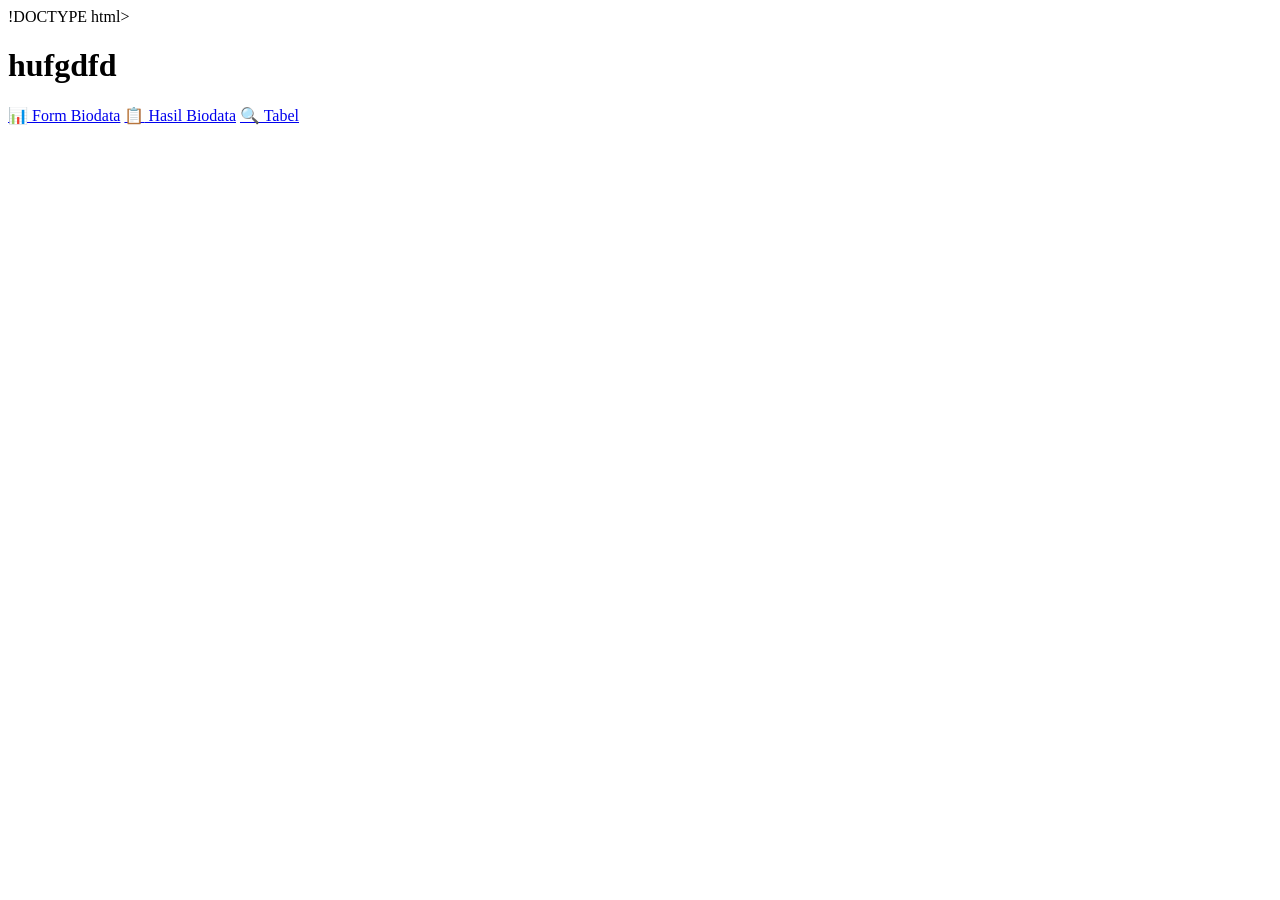
==== index.html @ 9a6755f5 "profilhihiiihhvuvgggggghbbbbbb" ====
!DOCTYPE html>
<html lang="en">
<head>
    <meta charset="UTF-8">
    <meta name="viewport" content="width=device-width, initial-scale=1.0">
    <title>Document</title>
</head>
<body>
    </div>
<h1>hufgdfd</h1>
<!-- Daftar Tombol Menu -->
<div class="menu-list">
    <!-- Ganti tanda # dengan link file html atau link tujuan Bapak -->
    <a href="fom _biodata.html" class="menu-item"><span>📊</span> Form Biodata</a>
    <a href="hasil_biodata.html" class="menu-item"><span>📋</span> Hasil Biodata</a>
    <a href="table.html" class="menu-item"><span>🔍</span> Tabel</a>

</div>
</body>
</html>
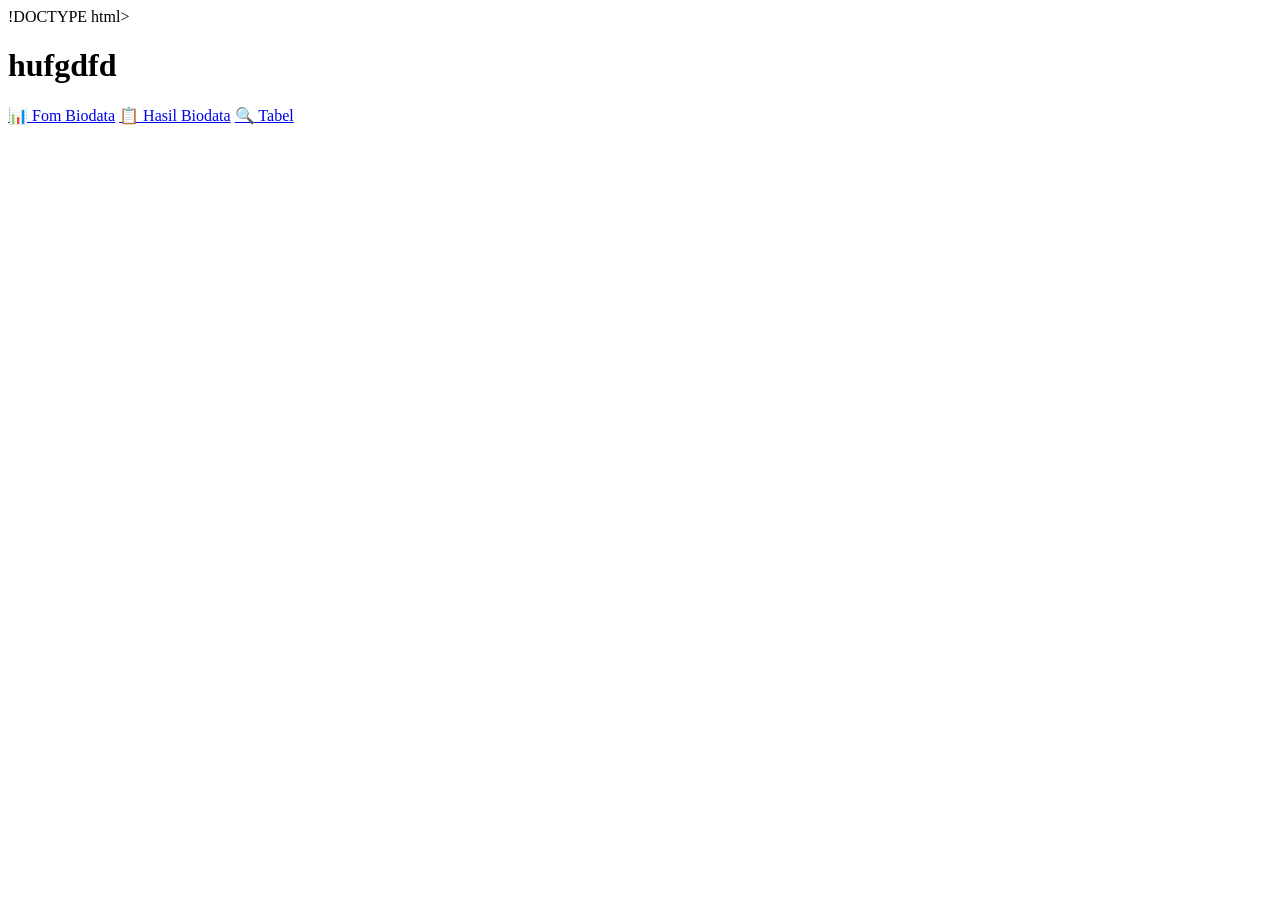
==== commit feb3b6d9: "profilhihiiihhvuvgggggghbbbbpppppbll" ====
--- a/index.html
+++ b/index.html
@@ -11,9 +11,9 @@
 <!-- Daftar Tombol Menu -->
 <div class="menu-list">
     <!-- Ganti tanda # dengan link file html atau link tujuan Bapak -->
-    <a href="fom _biodata.html" class="menu-item"><span>📊</span> Form Biodata</a>
+    <a href="fom_biodata.html" class="menu-item"><span>📊</span> Fom Biodata</a>
     <a href="hasil_biodata.html" class="menu-item"><span>📋</span> Hasil Biodata</a>
-    <a href="table.html" class="menu-item"><span>🔍</span> Tabel</a>
+    <a href="tabel.html" class="menu-item"><span>🔍</span> Tabel</a>
 
 </div>
 </body>
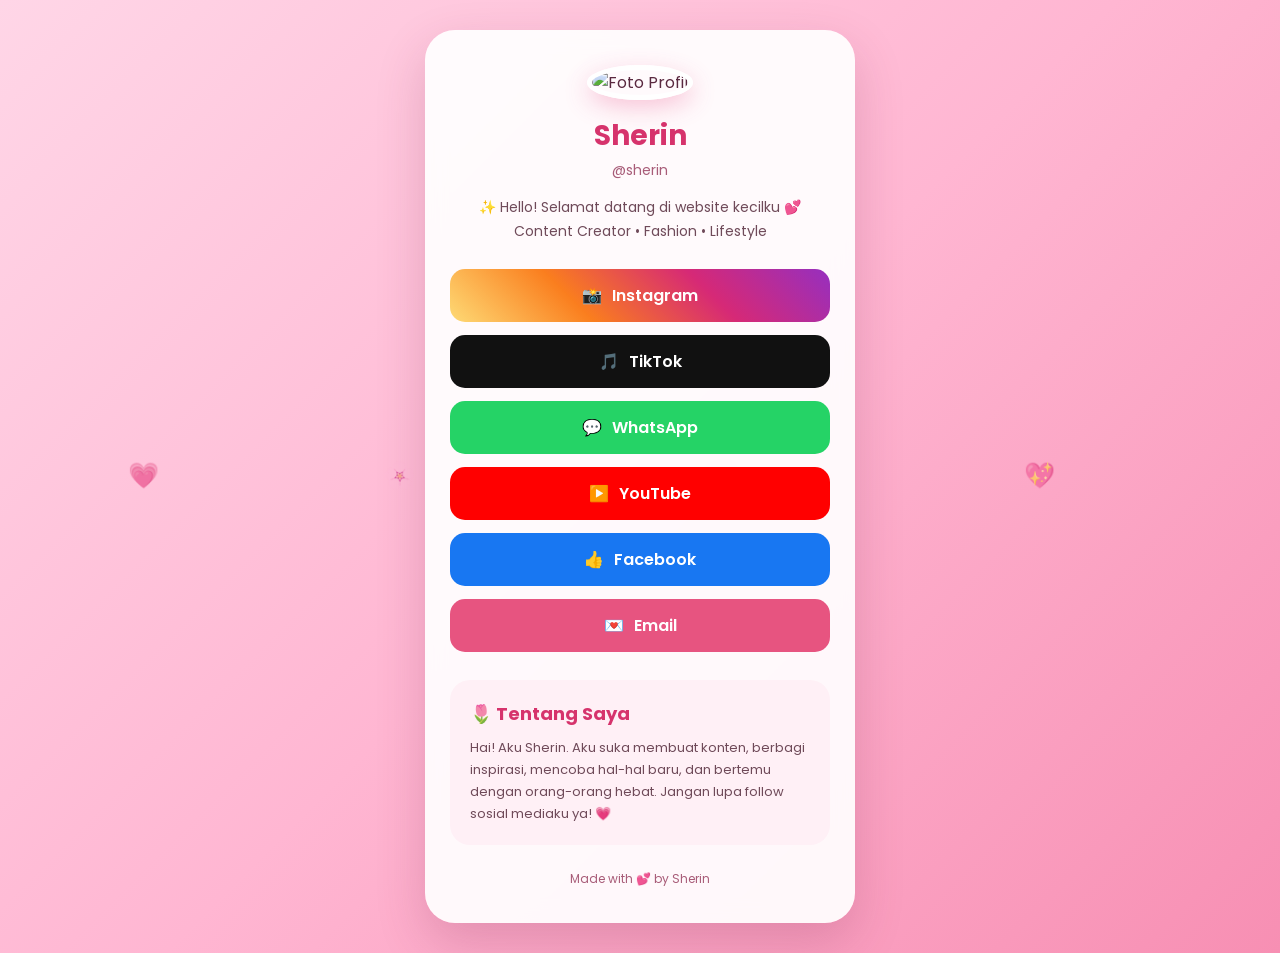
==== commit b662f0c5: "gsyug" ====
--- a/index.html
+++ b/index.html
@@ -1,20 +1,125 @@
-!DOCTYPE html>
-<html lang="en">
+<!DOCTYPE html>
+<html lang="id">
 <head>
     <meta charset="UTF-8">
     <meta name="viewport" content="width=device-width, initial-scale=1.0">
-    <title>Document</title>
+
+    <title>Profil Sherin</title>
+
+    <!-- Google Font -->
+    <link rel="preconnect" href="https://fonts.googleapis.com">
+    <link rel="preconnect" href="https://fonts.gstatic.com" crossorigin>
+    <link href="https://fonts.googleapis.com/css2?family=Poppins:wght@400;500;600;700&display=swap" rel="stylesheet">
+
+    <!-- CSS -->
+    <link rel="stylesheet" href="style.css">
 </head>
+
 <body>
-    </div>
-<h1>hufgdfd</h1>
-<!-- Daftar Tombol Menu -->
-<div class="menu-list">
-    <!-- Ganti tanda # dengan link file html atau link tujuan Bapak -->
-    <a href="fom_biodata.html" class="menu-item"><span>📊</span> Fom Biodata</a>
-    <a href="hasil_biodata.html" class="menu-item"><span>📋</span> Hasil Biodata</a>
-    <a href="tabel.html" class="menu-item"><span>🔍</span> Tabel</a>
 
-</div>
+    <!-- Dekorasi -->
+    <div class="heart heart-1">💗</div>
+    <div class="heart heart-2">🌸</div>
+    <div class="heart heart-3">💕</div>
+    <div class="heart heart-4">💖</div>
+
+    <main class="container">
+
+        <!-- Profil -->
+        <div class="profile">
+            <img 
+                src="https://i.pravatar.cc/300?img=47"
+                alt="Foto Profil"
+                class="profile-img"
+            >
+
+            <h1>Sherin</h1>
+
+            <p class="username">@sherin</p>
+
+            <p class="bio">
+                ✨ Hello! Selamat datang di website kecilku 💕<br>
+                Content Creator • Fashion • Lifestyle
+            </p>
+        </div>
+
+        <!-- Sosial Media -->
+        <div class="social-links">
+
+            <a 
+                href="https://instagram.com/"
+                target="_blank"
+                class="social instagram"
+            >
+                📸
+                <span>Instagram</span>
+            </a>
+
+            <a 
+                href="https://tiktok.com/"
+                target="_blank"
+                class="social tiktok"
+            >
+                🎵
+                <span>TikTok</span>
+            </a>
+
+            <a 
+                href="https://wa.me/6281234567890"
+                target="_blank"
+                class="social whatsapp"
+            >
+                💬
+                <span>WhatsApp</span>
+            </a>
+
+            <a 
+                href="https://youtube.com/"
+                target="_blank"
+                class="social youtube"
+            >
+                ▶️
+                <span>YouTube</span>
+            </a>
+
+            <a 
+                href="https://facebook.com/"
+                target="_blank"
+                class="social facebook"
+            >
+                👍
+                <span>Facebook</span>
+            </a>
+
+            <a 
+                href="mailto:emailkamu@gmail.com"
+                class="social email"
+            >
+                💌
+                <span>Email</span>
+            </a>
+
+        </div>
+
+        <!-- Tentang Saya -->
+        <section class="about">
+
+            <h2>🌷 Tentang Saya</h2>
+
+            <p>
+                Hai! Aku Sherin. Aku suka membuat konten,
+                berbagi inspirasi, mencoba hal-hal baru,
+                dan bertemu dengan orang-orang hebat.
+                Jangan lupa follow sosial mediaku ya! 💗
+            </p>
+
+        </section>
+
+        <footer>
+            Made with 💕 by Sherin
+        </footer>
+
+    </main>
+
 </body>
 </html>
--- a/style.css
+++ b/style.css
@@ -0,0 +1,351 @@
+* {
+    margin: 0;
+    padding: 0;
+    box-sizing: border-box;
+}
+
+body {
+    min-height: 100vh;
+
+    font-family: "Poppins", sans-serif;
+
+    background:
+        linear-gradient(
+            135deg,
+            #ffd6e7,
+            #ffb6d2,
+            #f78fb3
+        );
+
+    display: flex;
+    justify-content: center;
+    align-items: center;
+
+    padding: 30px 15px;
+
+    color: #5a2940;
+
+    overflow-x: hidden;
+}
+
+
+/* =========================
+   CONTAINER
+========================= */
+
+.container {
+    width: 100%;
+    max-width: 430px;
+
+    background: rgba(255, 255, 255, 0.92);
+
+    border-radius: 30px;
+
+    padding: 35px 25px;
+
+    text-align: center;
+
+    box-shadow:
+        0 20px 50px rgba(120, 30, 70, 0.2);
+
+    backdrop-filter: blur(10px);
+
+    animation: fadeIn 1s ease;
+}
+
+
+/* =========================
+   PROFILE
+========================= */
+
+.profile-img {
+    width: 125px;
+    height: 125px;
+
+    object-fit: cover;
+
+    border-radius: 50%;
+
+    border: 5px solid white;
+
+    box-shadow:
+        0 8px 25px rgba(232, 72, 130, 0.3);
+
+    margin-bottom: 15px;
+
+    transition: 0.4s;
+}
+
+.profile-img:hover {
+    transform: scale(1.08);
+}
+
+h1 {
+    font-size: 28px;
+
+    color: #d6336c;
+
+    margin-bottom: 3px;
+}
+
+.username {
+    color: #a85c78;
+
+    font-size: 14px;
+
+    margin-bottom: 15px;
+}
+
+.bio {
+    font-size: 14px;
+
+    line-height: 1.7;
+
+    color: #6f4a59;
+
+    margin-bottom: 25px;
+}
+
+
+/* =========================
+   SOCIAL MEDIA
+========================= */
+
+.social-links {
+    display: flex;
+
+    flex-direction: column;
+
+    gap: 13px;
+}
+
+.social {
+    display: flex;
+
+    align-items: center;
+
+    justify-content: center;
+
+    gap: 10px;
+
+    text-decoration: none;
+
+    color: white;
+
+    padding: 14px;
+
+    border-radius: 15px;
+
+    font-weight: 600;
+
+    transition: all 0.3s ease;
+}
+
+.social:hover {
+    transform: translateY(-4px);
+
+    box-shadow:
+        0 8px 18px rgba(180, 50, 100, 0.25);
+}
+
+
+/* Instagram */
+
+.instagram {
+    background:
+        linear-gradient(
+            45deg,
+            #feda75,
+            #fa7e1e,
+            #d62976,
+            #962fbf
+        );
+}
+
+
+/* TikTok */
+
+.tiktok {
+    background: #111;
+}
+
+
+/* WhatsApp */
+
+.whatsapp {
+    background: #25d366;
+}
+
+
+/* YouTube */
+
+.youtube {
+    background: #ff0000;
+}
+
+
+/* Facebook */
+
+.facebook {
+    background: #1877f2;
+}
+
+
+/* Email */
+
+.email {
+    background: #e75480;
+}
+
+
+/* =========================
+   ABOUT
+========================= */
+
+.about {
+    margin-top: 28px;
+
+    padding: 20px;
+
+    background: #fff0f6;
+
+    border-radius: 20px;
+
+    text-align: left;
+}
+
+.about h2 {
+    font-size: 18px;
+
+    color: #d6336c;
+
+    margin-bottom: 10px;
+}
+
+.about p {
+    font-size: 13px;
+
+    line-height: 1.7;
+
+    color: #6f4a59;
+}
+
+
+/* =========================
+   FOOTER
+========================= */
+
+footer {
+    margin-top: 25px;
+
+    font-size: 12px;
+
+    color: #a85c78;
+}
+
+
+/* =========================
+   FLOATING HEART
+========================= */
+
+.heart {
+    position: fixed;
+
+    font-size: 25px;
+
+    opacity: 0.6;
+
+    animation:
+        float 5s linear infinite;
+
+    z-index: -1;
+}
+
+.heart-1 {
+    left: 10%;
+    animation-delay: 0s;
+}
+
+.heart-2 {
+    left: 30%;
+    animation-delay: 2s;
+}
+
+.heart-3 {
+    left: 55%;
+    animation-delay: 1s;
+}
+
+.heart-4 {
+    left: 80%;
+    animation-delay: 3s;
+}
+
+
+/* =========================
+   ANIMATION
+========================= */
+
+@keyframes float {
+
+    0% {
+        transform:
+            translateY(100vh)
+            rotate(0deg);
+
+        opacity: 0;
+    }
+
+    20% {
+        opacity: 0.6;
+    }
+
+    100% {
+        transform:
+            translateY(-10vh)
+            rotate(360deg);
+
+        opacity: 0;
+    }
+}
+
+
+@keyframes fadeIn {
+
+    from {
+        opacity: 0;
+
+        transform:
+            translateY(20px);
+    }
+
+    to {
+        opacity: 1;
+
+        transform:
+            translateY(0);
+    }
+}
+
+
+/* =========================
+   RESPONSIVE
+========================= */
+
+@media (max-width: 480px) {
+
+    .container {
+        padding: 30px 20px;
+
+        border-radius: 25px;
+    }
+
+    h1 {
+        font-size: 25px;
+    }
+
+    .profile-img {
+        width: 110px;
+        height: 110px;
+    }
+}
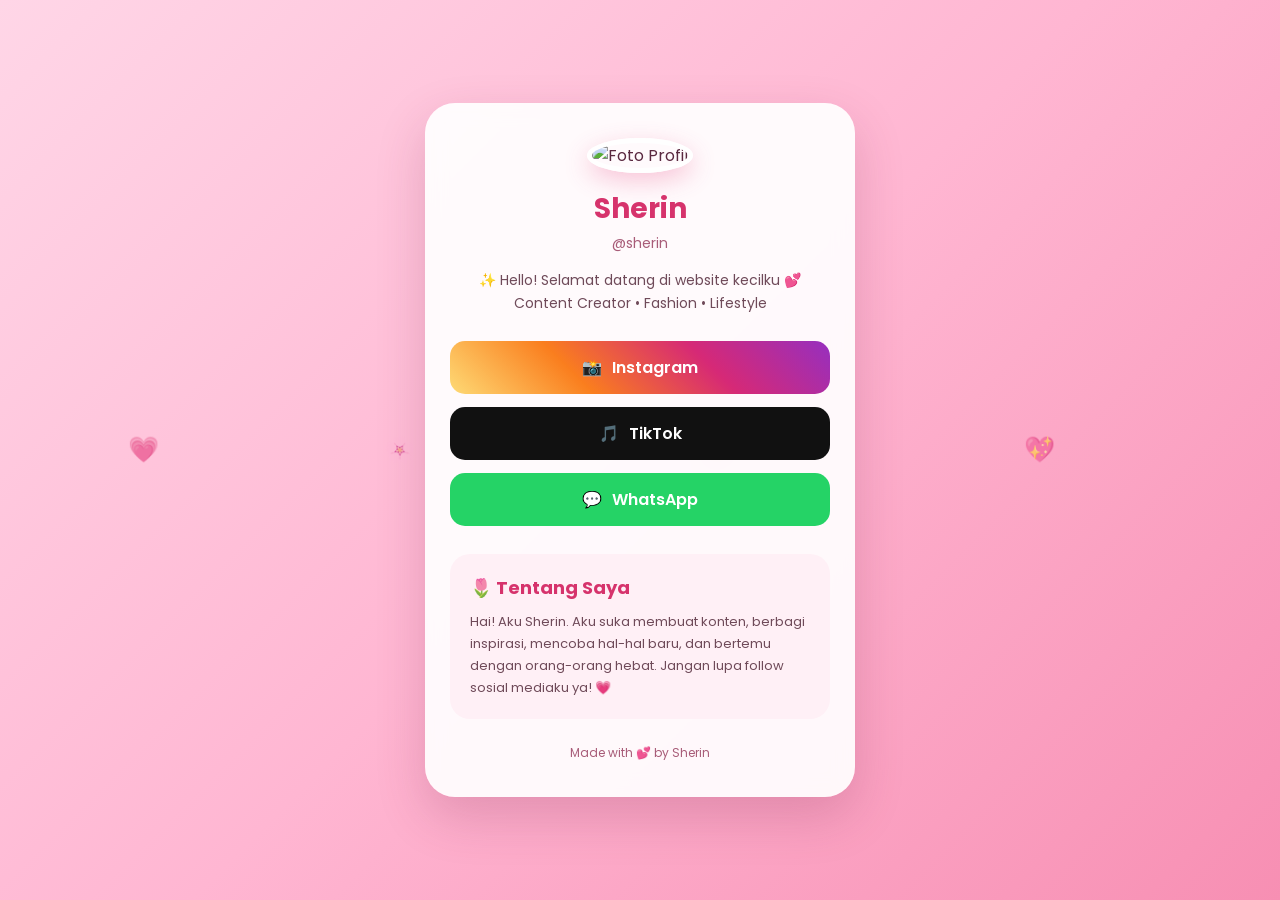
==== commit cee0b0db: "wdwd" ====
--- a/index.html
+++ b/index.html
@@ -73,32 +73,7 @@
                 <span>WhatsApp</span>
             </a>
 
-            <a 
-                href="https://youtube.com/"
-                target="_blank"
-                class="social youtube"
-            >
-                ▶️
-                <span>YouTube</span>
-            </a>
-
-            <a 
-                href="https://facebook.com/"
-                target="_blank"
-                class="social facebook"
-            >
-                👍
-                <span>Facebook</span>
-            </a>
-
-            <a 
-                href="mailto:emailkamu@gmail.com"
-                class="social email"
-            >
-                💌
-                <span>Email</span>
-            </a>
-
+            
         </div>
 
         <!-- Tentang Saya -->
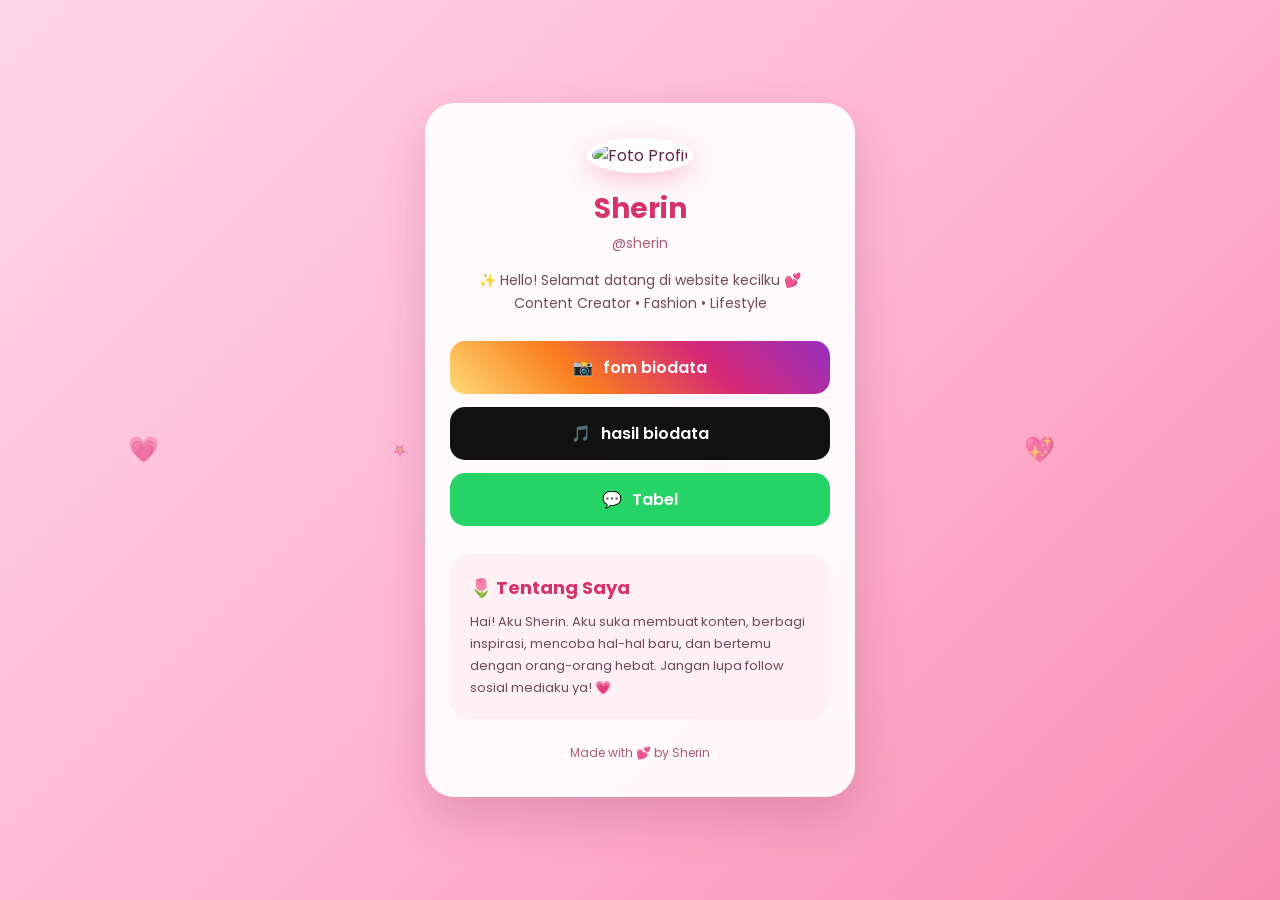
==== commit 65fe5998: "tdtgcefv" ====
--- a/index.html
+++ b/index.html
@@ -47,30 +47,30 @@
         <div class="social-links">
 
             <a 
-                href="https://instagram.com/"
+                href="fom_biodata.html"
                 target="_blank"
                 class="social instagram"
             >
                 📸
-                <span>Instagram</span>
+                <span>fom biodata</span>
             </a>
 
             <a 
-                href="https://tiktok.com/"
+                href="hasil_biodata.html"
                 target="_blank"
                 class="social tiktok"
             >
                 🎵
-                <span>TikTok</span>
+                <span>hasil biodata</span>
             </a>
 
             <a 
-                href="https://wa.me/6281234567890"
+                href="tabel.html"
                 target="_blank"
                 class="social whatsapp"
             >
                 💬
-                <span>WhatsApp</span>
+                <span> Tabel</span>
             </a>
 
             
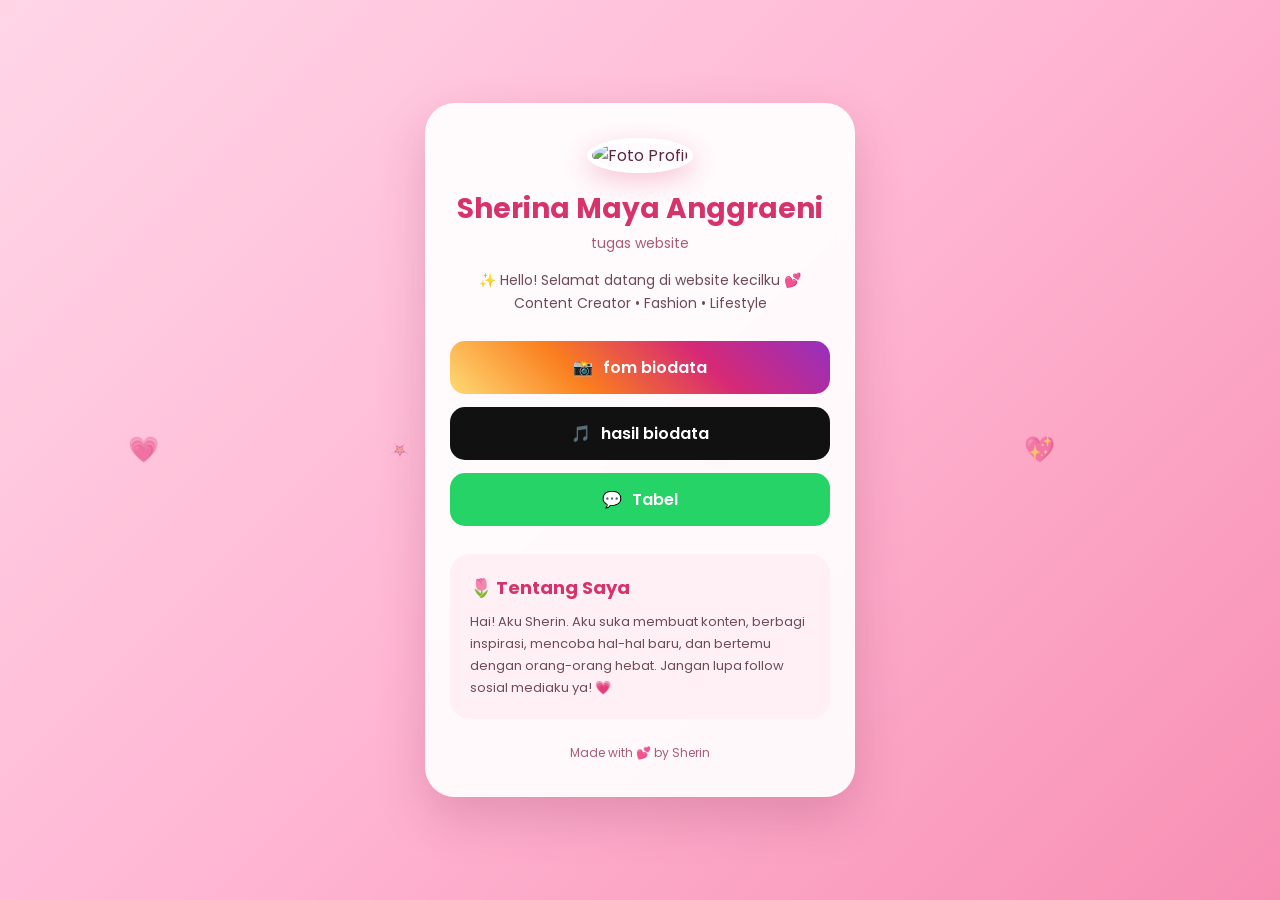
==== commit e0575863: "hffyf" ====
--- a/index.html
+++ b/index.html
@@ -33,9 +33,9 @@
                 class="profile-img"
             >
 
-            <h1>Sherin</h1>
+            <h1>Sherina Maya Anggraeni</h1>
 
-            <p class="username">@sherin</p>
+            <p class="username">tugas website</p>
 
             <p class="bio">
                 ✨ Hello! Selamat datang di website kecilku 💕<br>
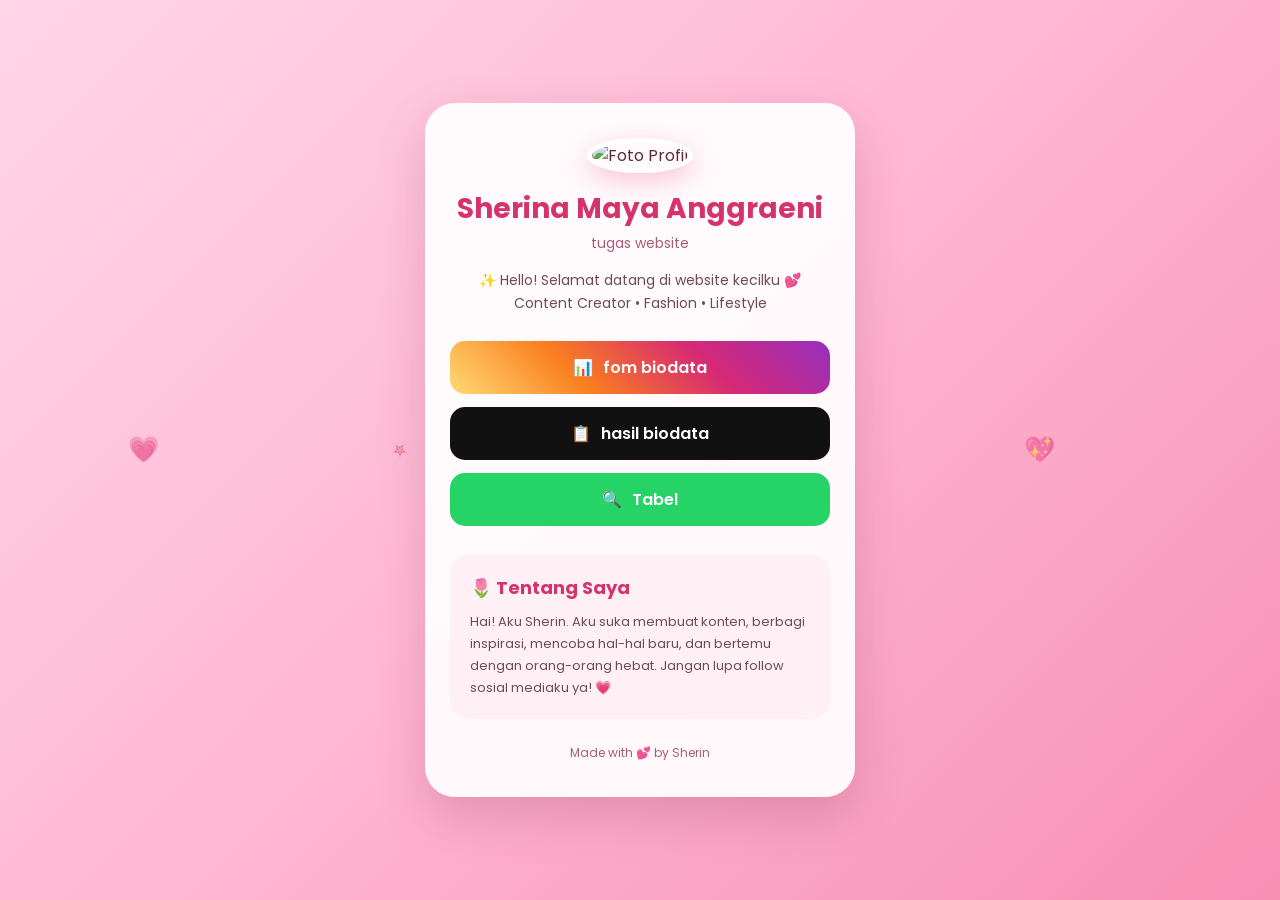
==== commit bb8e46f6: "yfdywv" ====
--- a/index.html
+++ b/index.html
@@ -51,7 +51,7 @@
                 target="_blank"
                 class="social instagram"
             >
-                📸
+                📊
                 <span>fom biodata</span>
             </a>
 
@@ -60,7 +60,7 @@
                 target="_blank"
                 class="social tiktok"
             >
-                🎵
+                📋
                 <span>hasil biodata</span>
             </a>
 
@@ -69,7 +69,7 @@
                 target="_blank"
                 class="social whatsapp"
             >
-                💬
+                🔍
                 <span> Tabel</span>
             </a>
 
